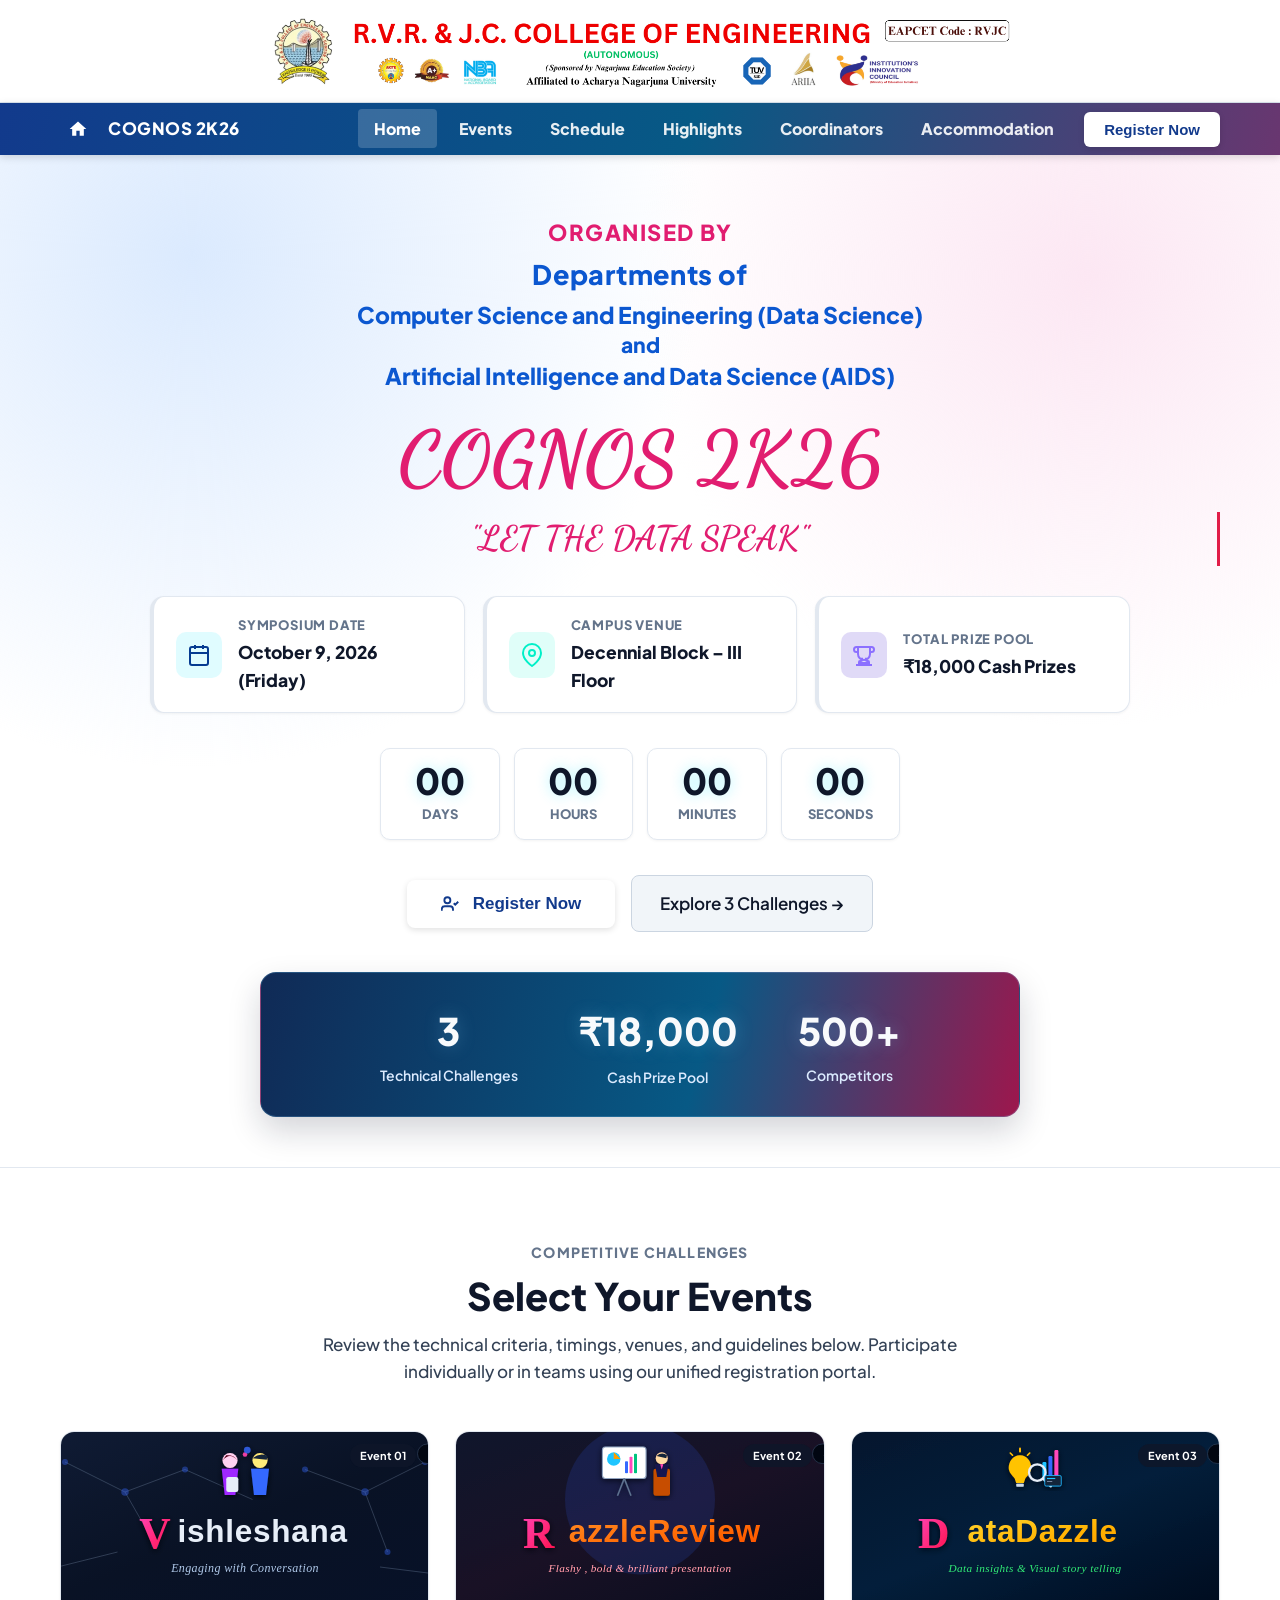
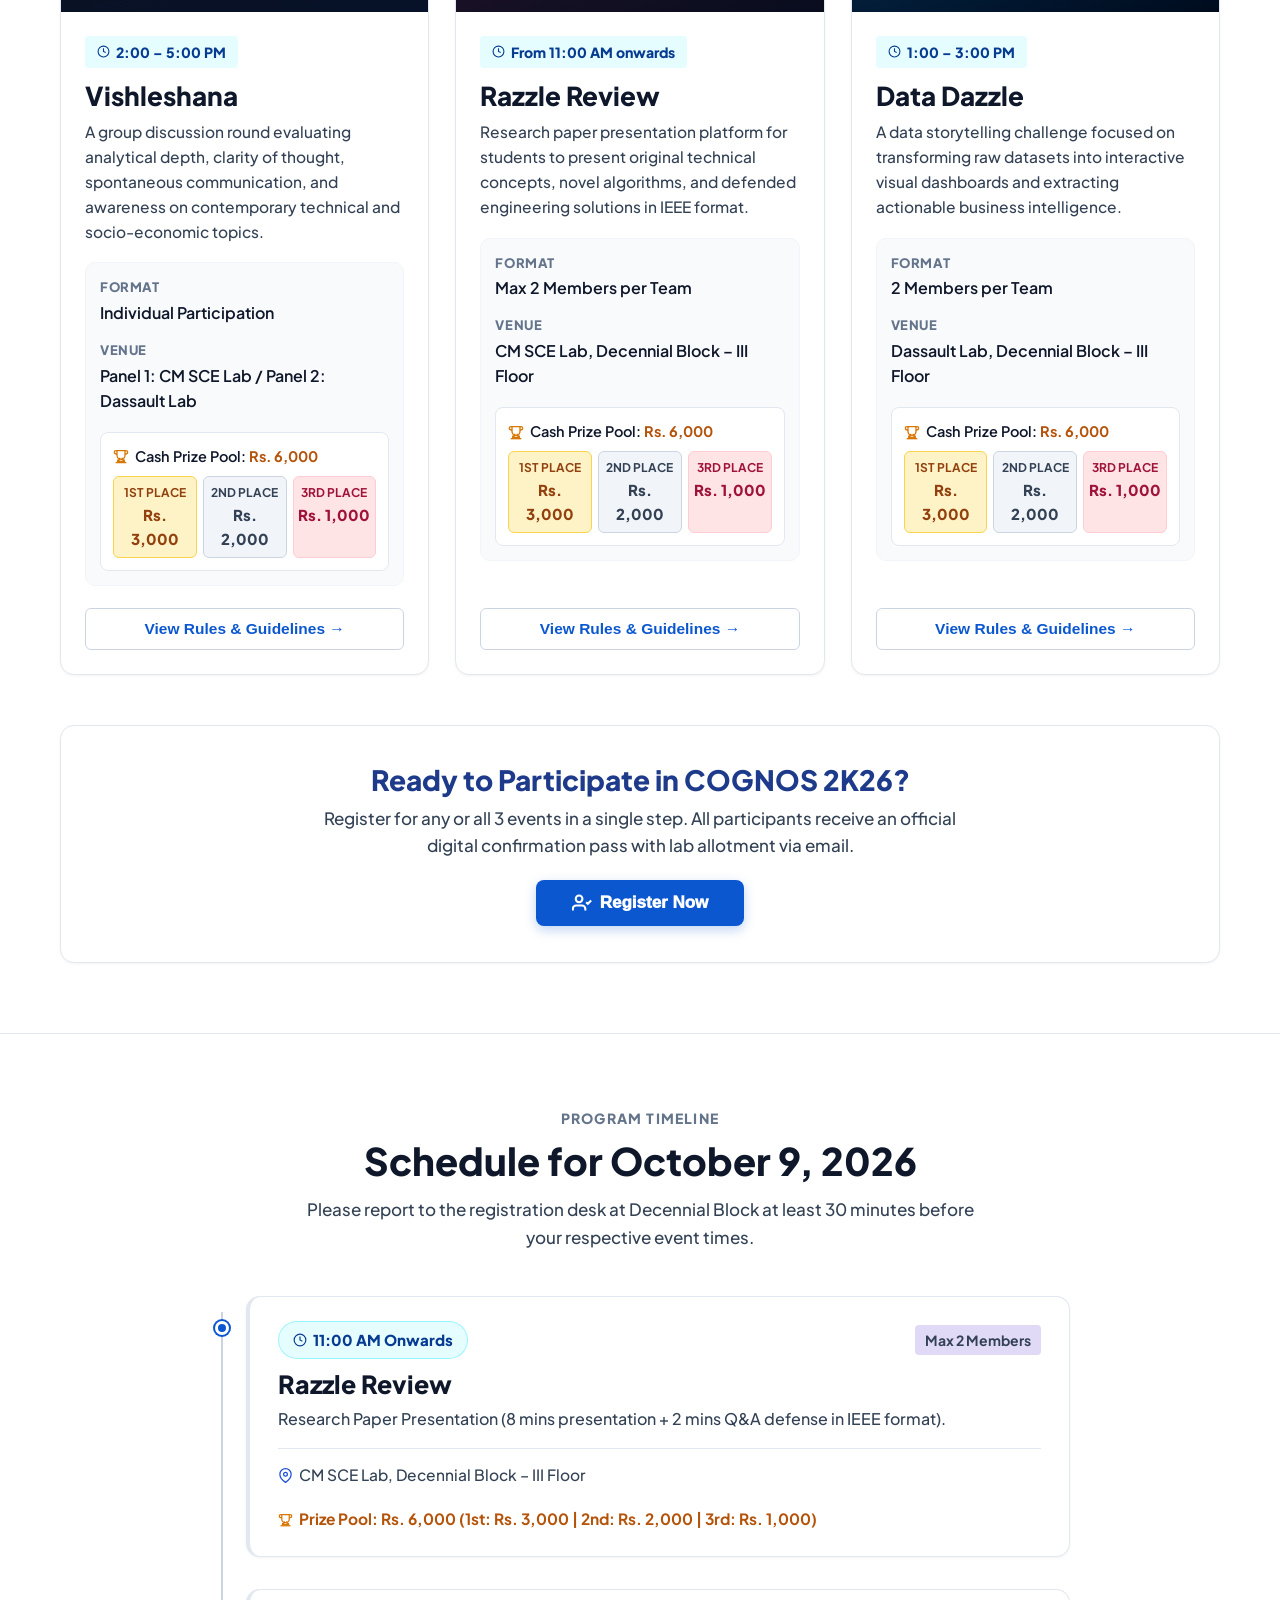
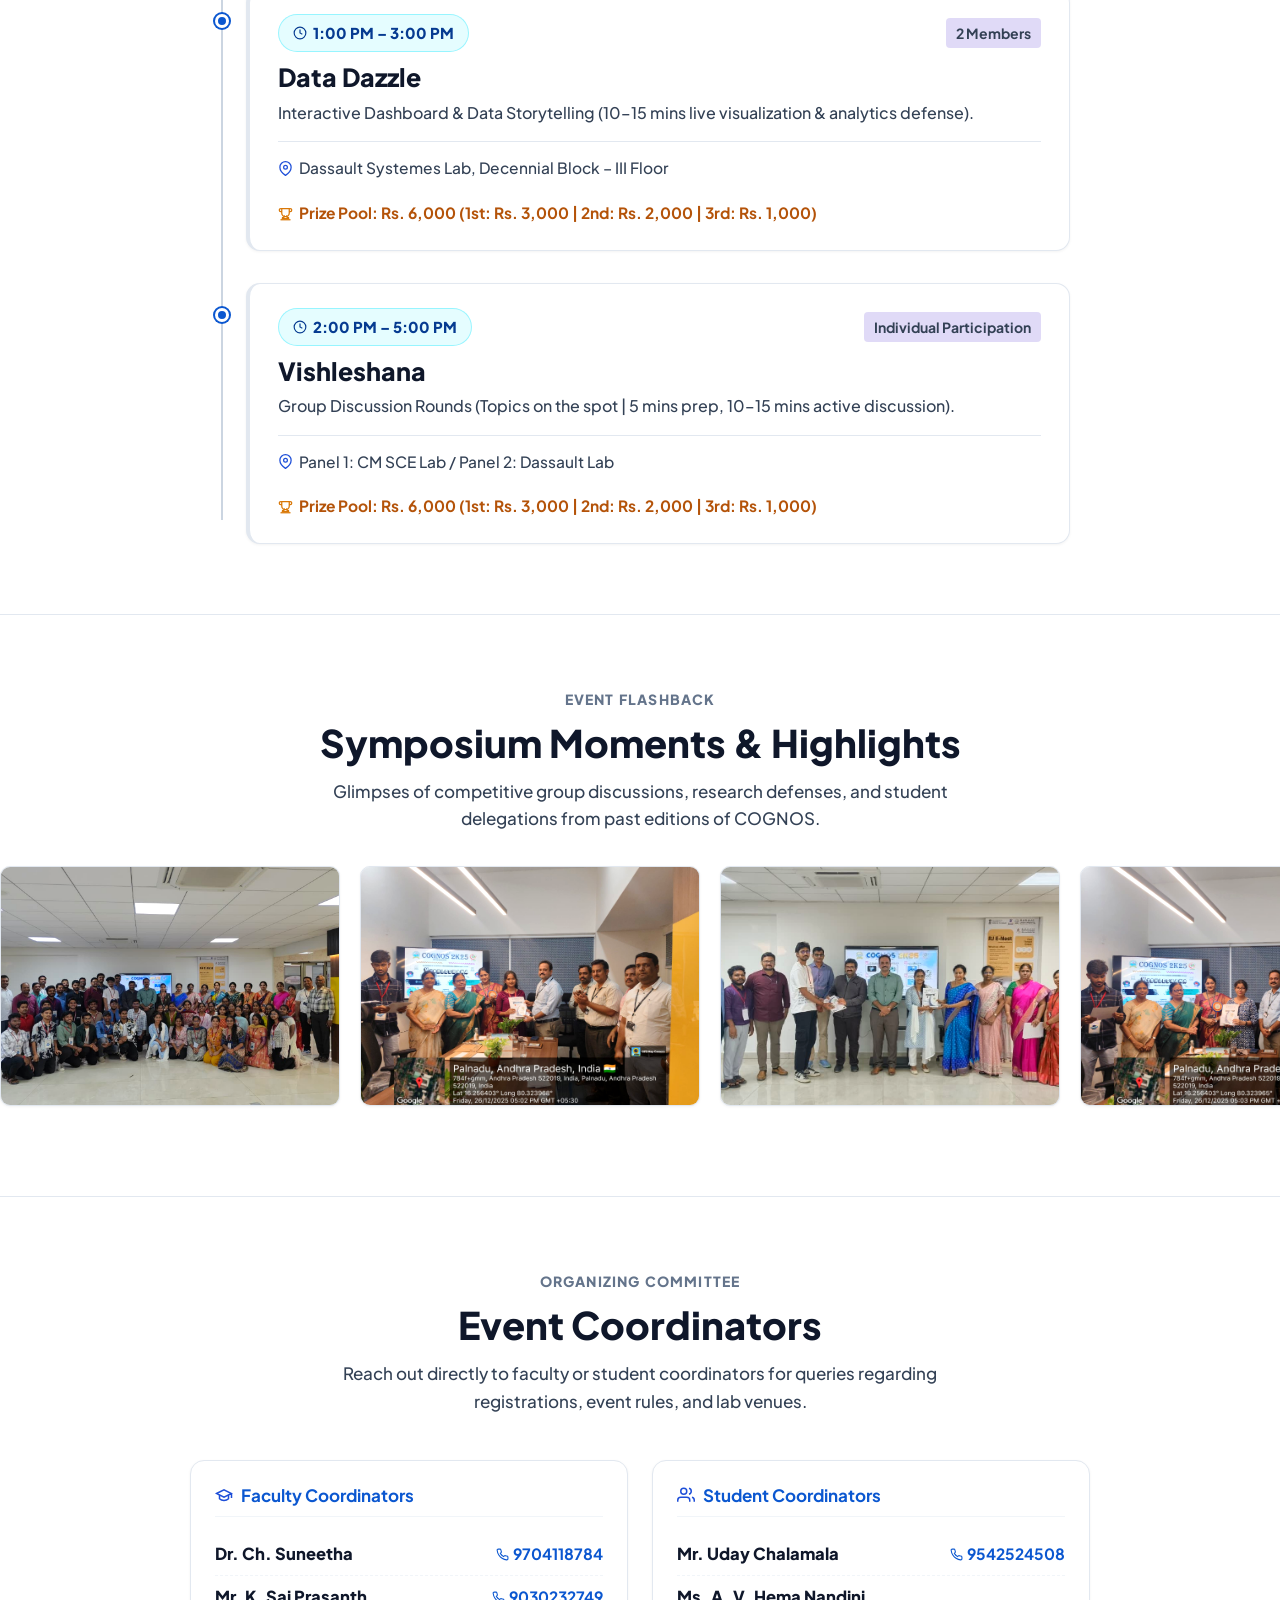
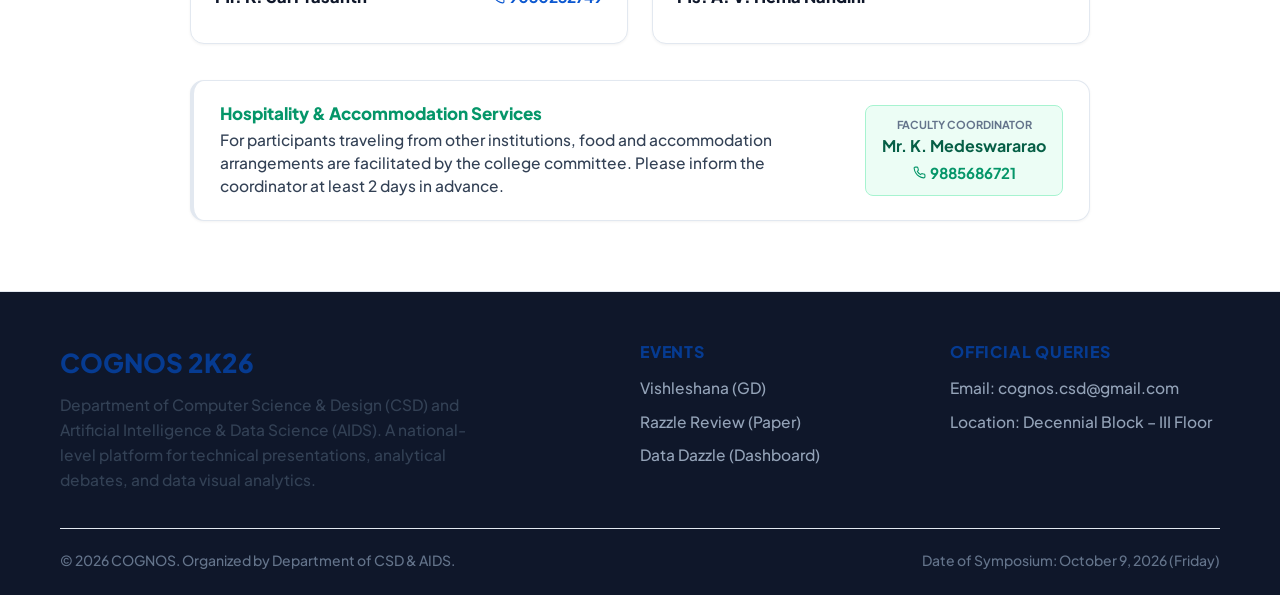
==== index.html @ c2e26fbd "Deploy COGNOS backend to Render" ====
<!DOCTYPE html>
<html lang="en">
<head>
    <meta charset="UTF-8">
    <meta http-equiv="refresh" content="0; url=frontend/">
    <title>Redirecting to COGNOS 2K26...</title>
</head>
<body style="background: #040814; color: #fff; font-family: sans-serif; display: flex; align-items: center; justify-content: center; height: 100vh; margin: 0;">
    <p>Redirecting to <a href="frontend/" style="color: #00f2fe;">COGNOS 2K26</a>...</p>
    <script>window.location.href = "frontend/";</script>
</body>
</html>
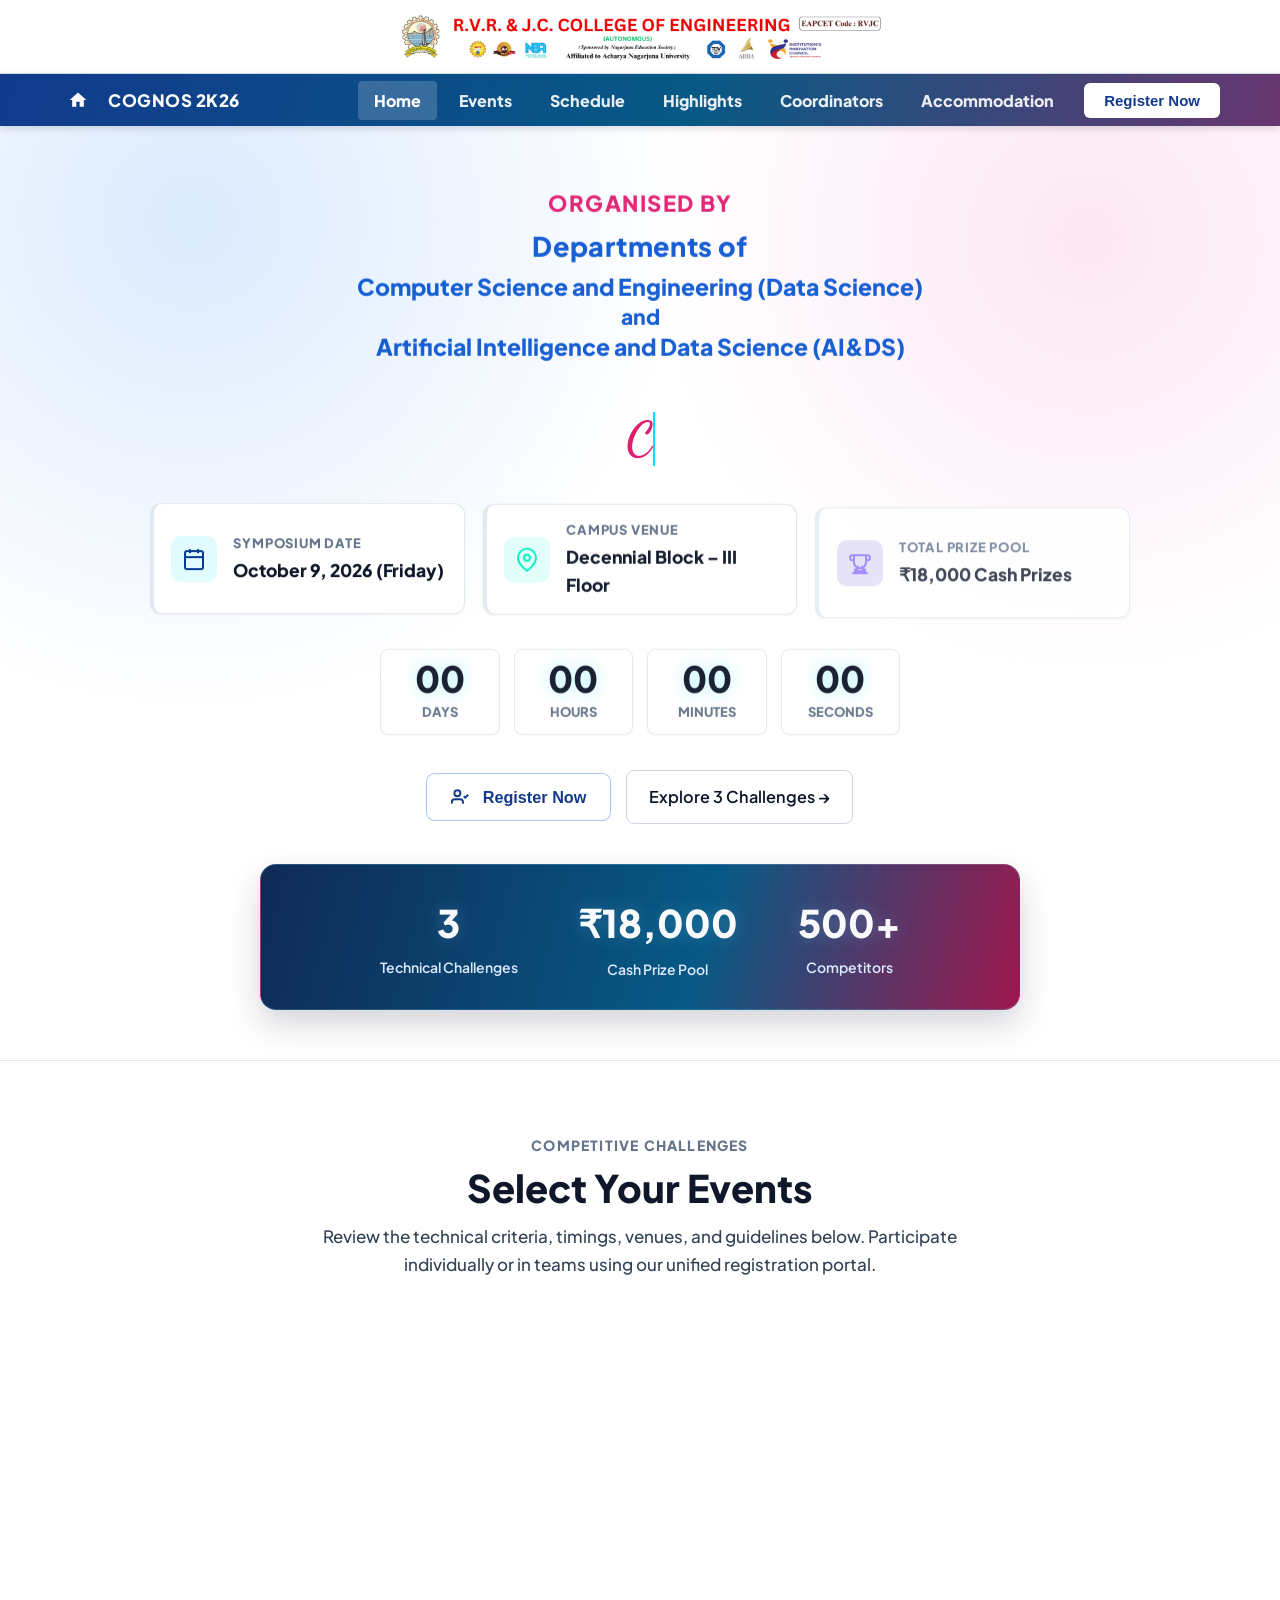
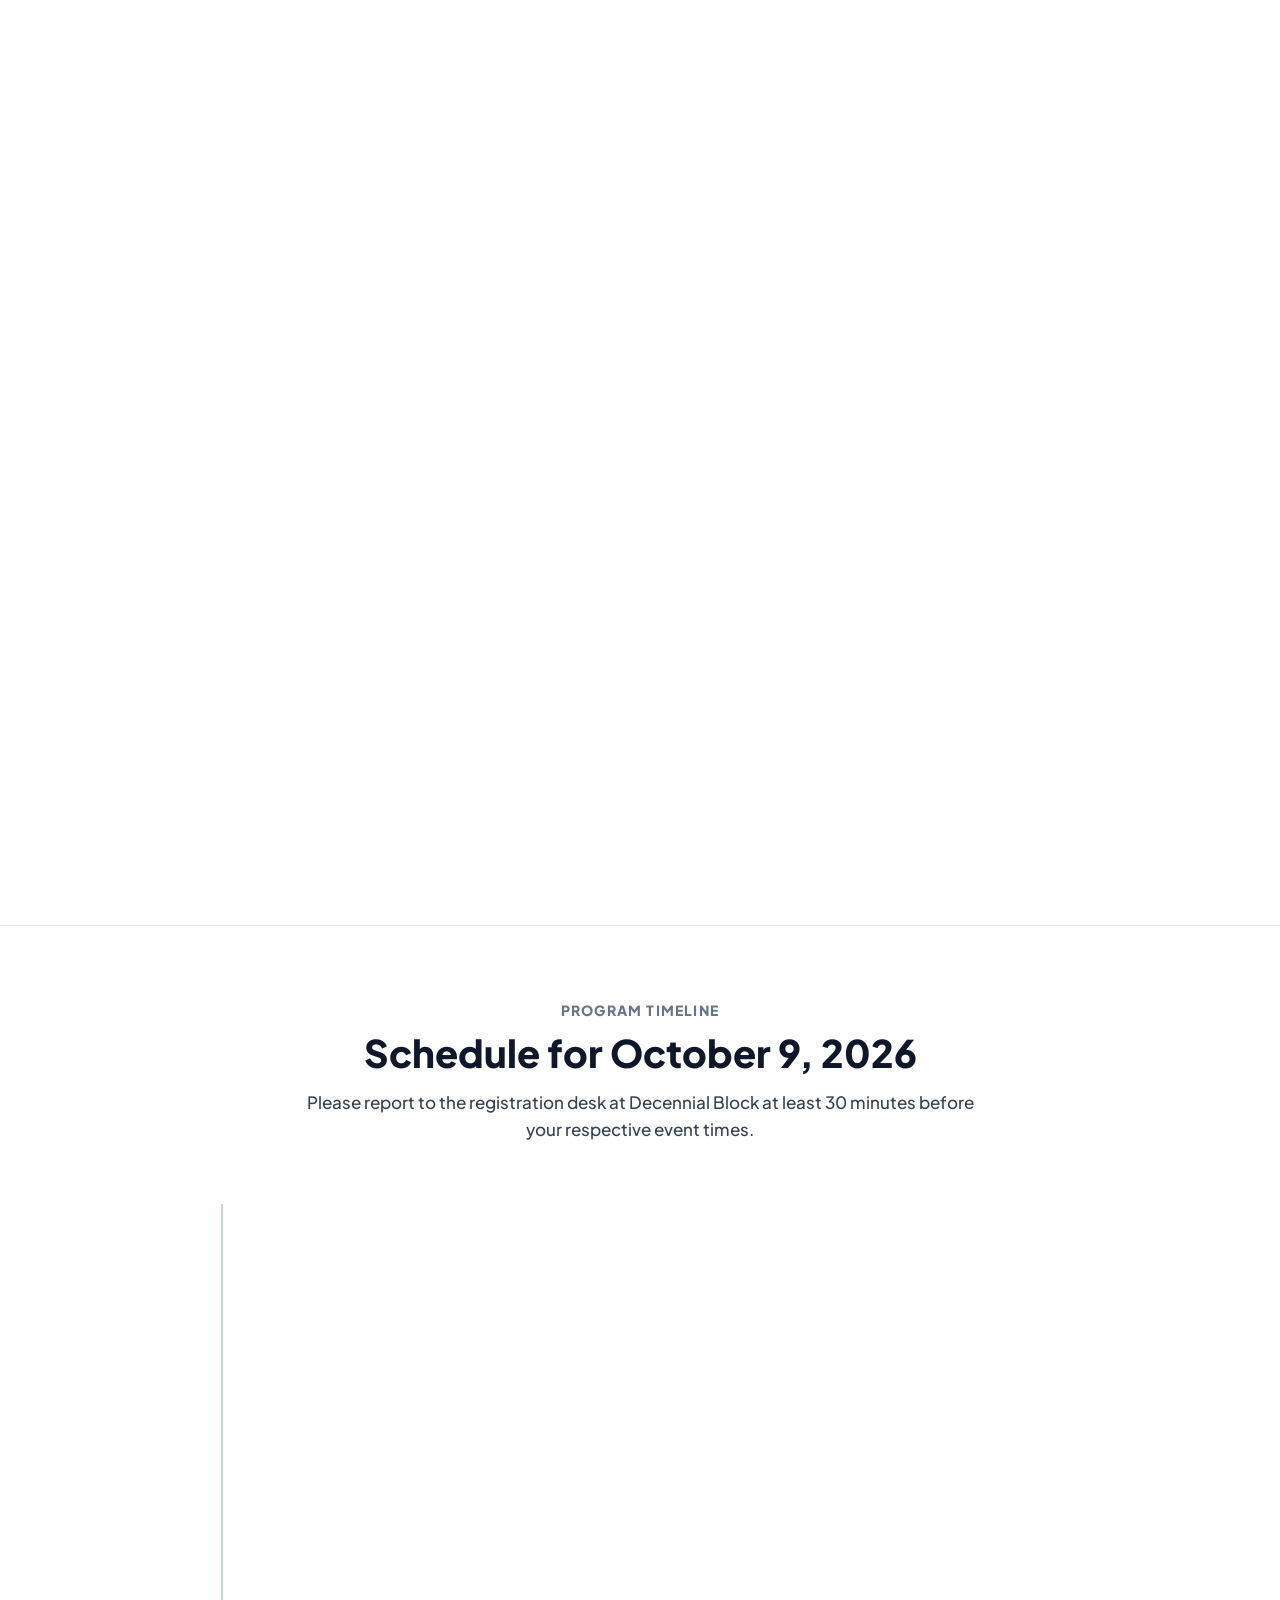
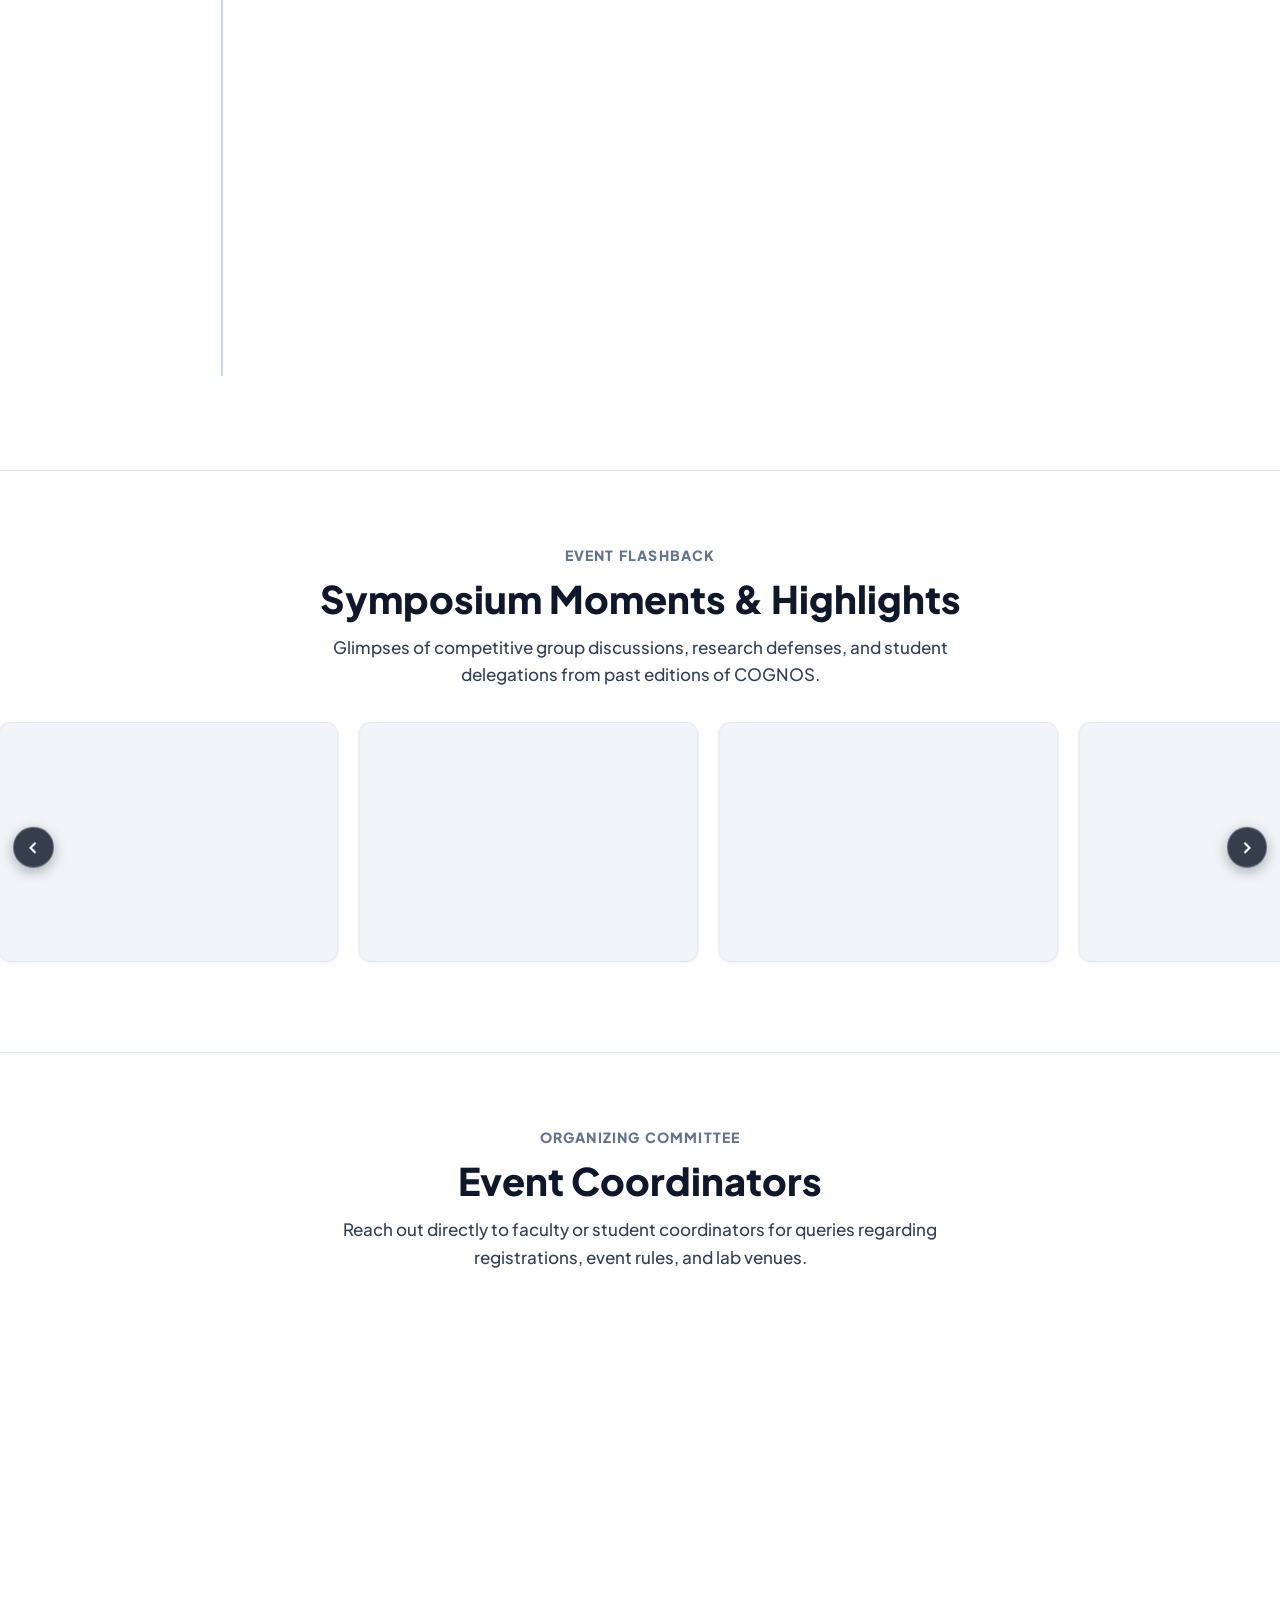
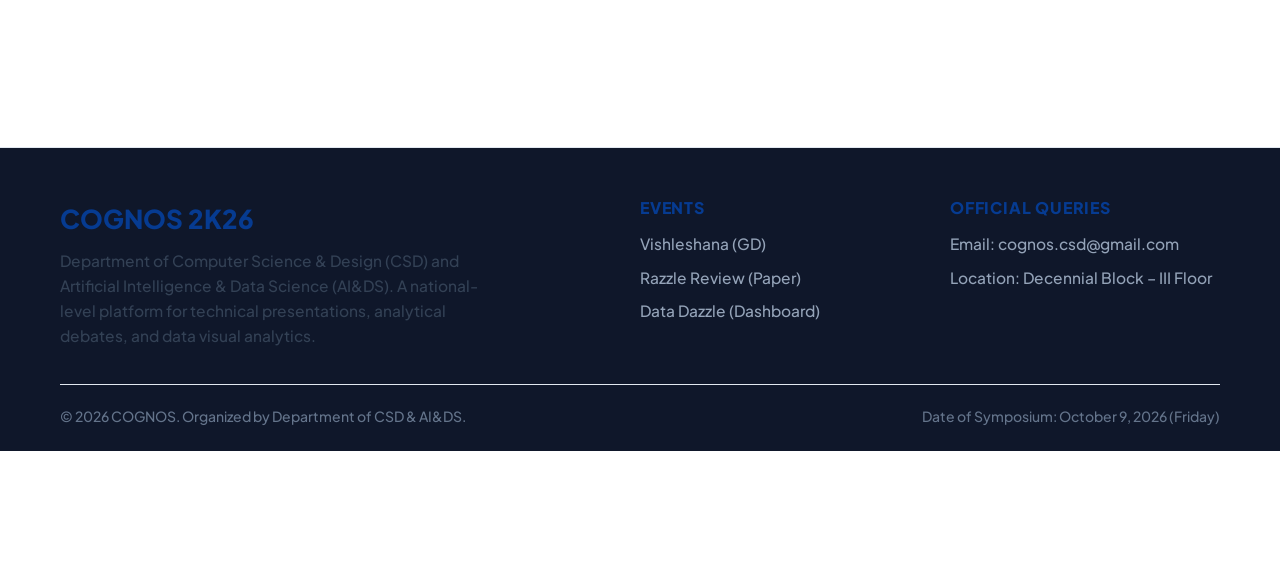
==== commit 0f0a35b8: "Enhance folder-name resilience: support cognos and frontend folder naming seamlessly across admin, r" ====
--- a/index.html
+++ b/index.html
@@ -2,11 +2,22 @@
 <html lang="en">
 <head>
     <meta charset="UTF-8">
-    <meta http-equiv="refresh" content="0; url=frontend/">
     <title>Redirecting to COGNOS 2K26...</title>
 </head>
 <body style="background: #040814; color: #fff; font-family: sans-serif; display: flex; align-items: center; justify-content: center; height: 100vh; margin: 0;">
-    <p>Redirecting to <a href="frontend/" style="color: #00f2fe;">COGNOS 2K26</a>...</p>
-    <script>window.location.href = "frontend/";</script>
+    <p>Redirecting to <a id="festLink" href="frontend/" style="color: #00f2fe;">COGNOS 2K26</a>...</p>
+    <script>
+        fetch('cognos/index.html', { method: 'HEAD' })
+            .then(res => {
+                if (res.ok) {
+                    window.location.replace("cognos/");
+                } else {
+                    window.location.replace("frontend/");
+                }
+            })
+            .catch(() => {
+                window.location.replace("frontend/");
+            });
+    </script>
 </body>
 </html>
